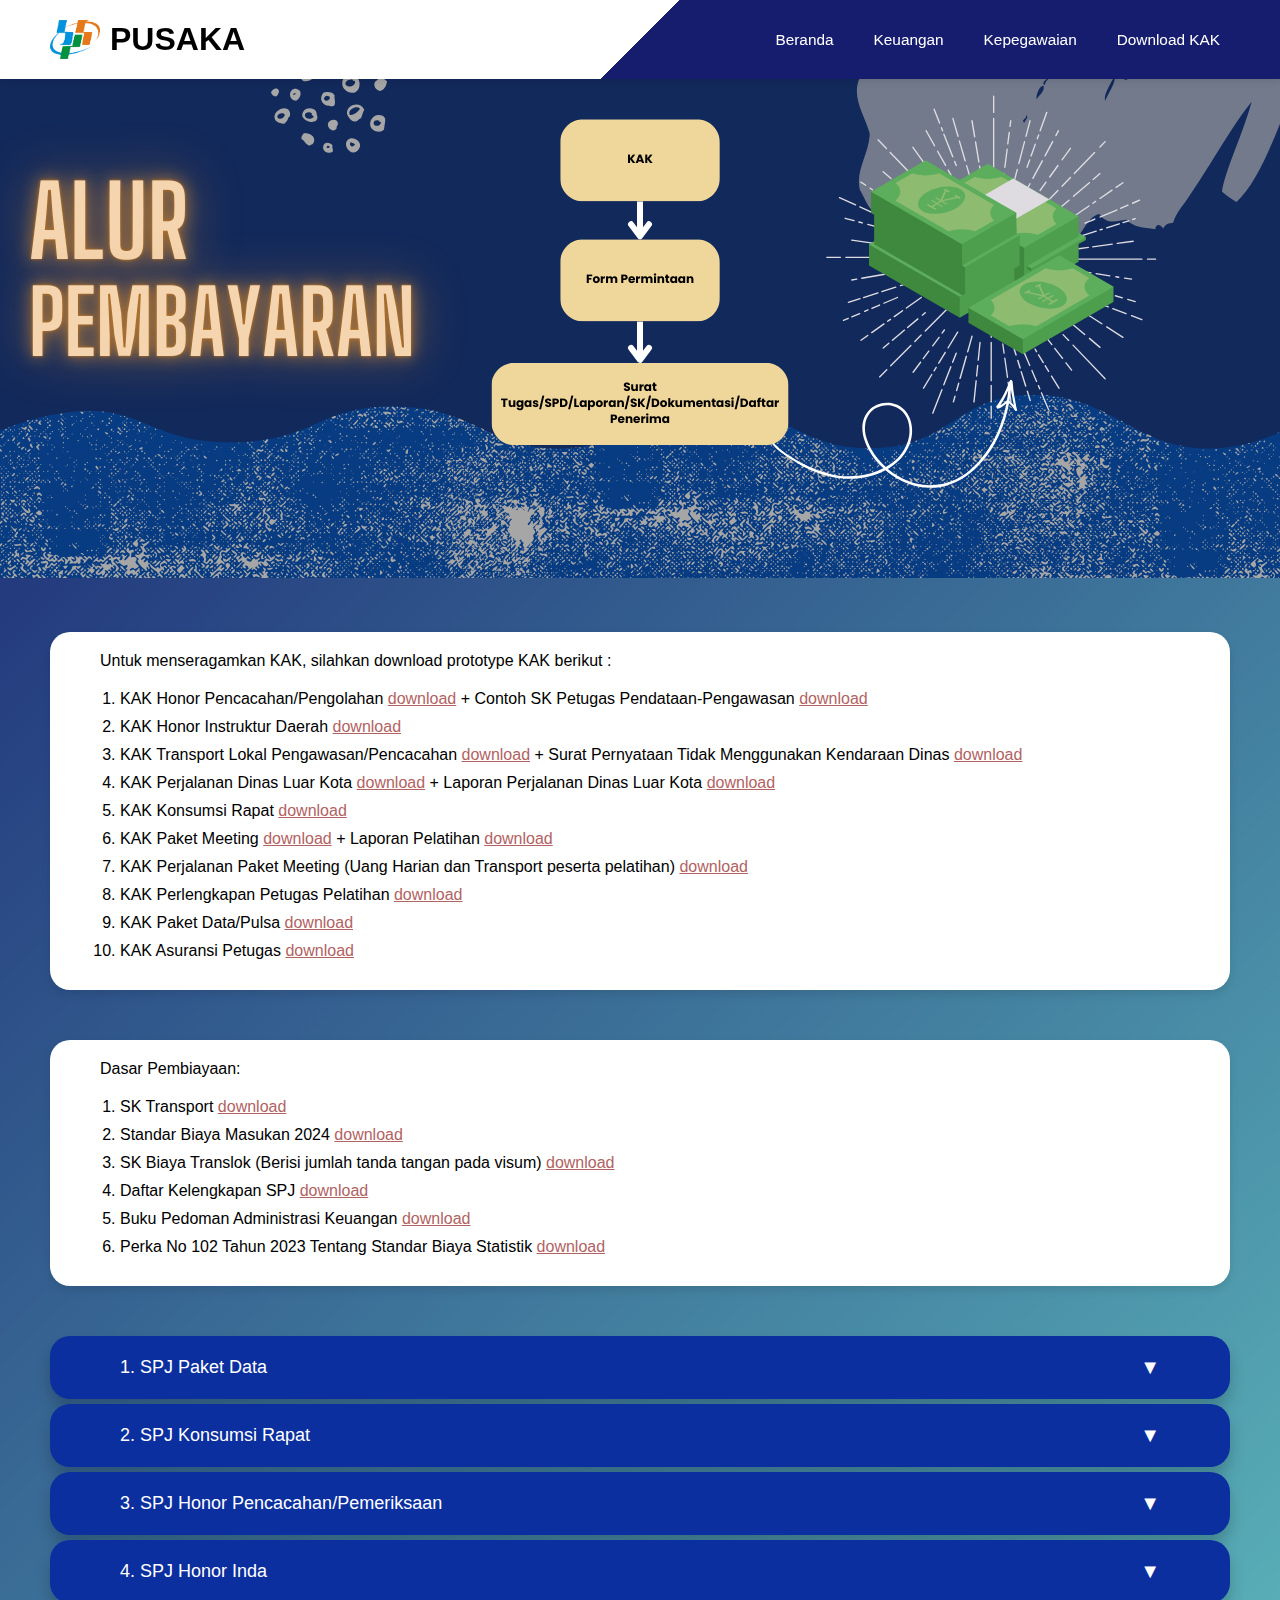
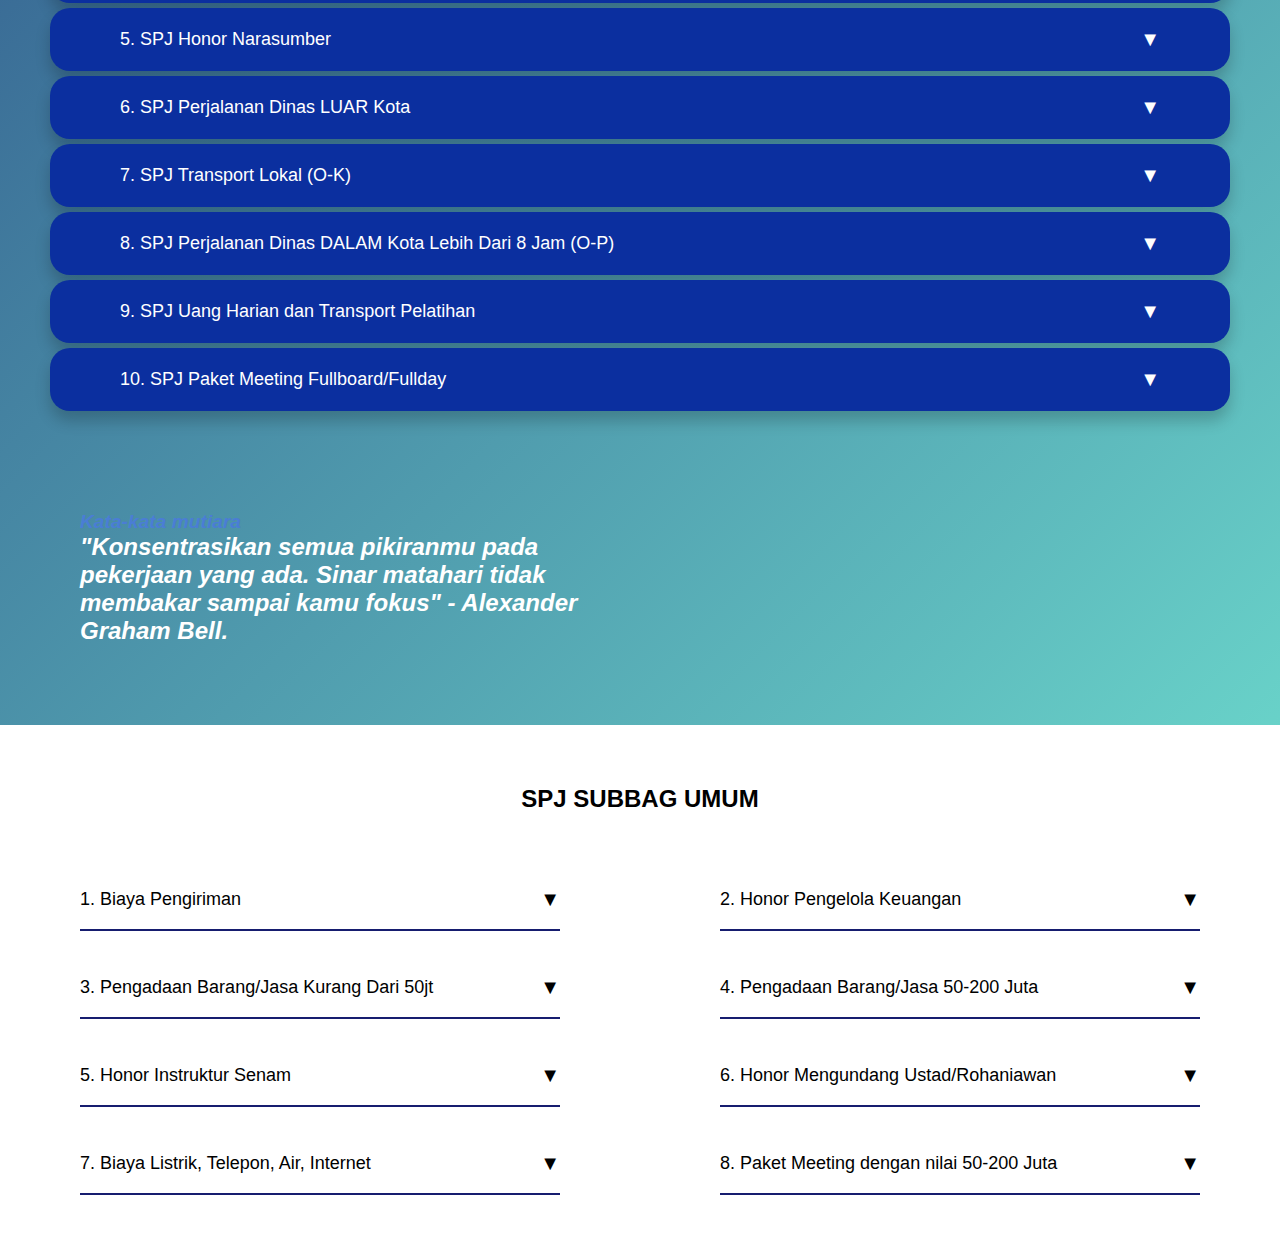
==== downloadkak.html @ 63e71658 "Add files via upload" ====
<!DOCTYPE html>
<html lang="en">
<head>
    <meta charset="UTF-8">
    <meta name="viewport" content="width=device-width, initial-scale=1.0">
    <title>Dashboard</title>
    <link rel="stylesheet" href="downloadkak.css">
</head>
<body>
    <header class="header">
        <div class="container">
            <div class="logo">
                <img src="bps_logo.png" alt="Logo">
                <h1>PUSAKA</h1>
            </div>
            <nav class="nav">
                <button class="hamburger" onclick="toggleMenu()">&#9776;</button>
            <ul>
                <li><a href="index.html">Beranda</a></li>
                <li><a href="keuangan.html">Keuangan</a></li>
                <li><a href="kepegawaian.html">Kepegawaian</a></li>
                <li><a href="downloadkak.html">Download KAK</a></li>
            </ul>
        </nav>
        </div>
    </header>
    <div class="card">
        <img src="alur_pembayaran.png">
    </div>
    <div class="card-1">
        <p>Untuk menseragamkan KAK, silahkan download prototype KAK berikut : </p>
        <ul>
            <li>KAK Honor Pencacahan/Pengolahan <a href="https://docs.google.com/document/d/1mTXMMhJjM-t87t6UUxYsHz511i8ZIOOX/edit">download</a> + Contoh SK Petugas Pendataan-Pengawasan <a href="https://docs.google.com/document/d/1ohRD6cSDXsfwS8-gCcslEMasldqaG3d_/edit">download</a></li>
            <li>KAK Honor Instruktur Daerah <a href="https://docs.google.com/document/d/13fGq-zqymWbvEEnCeI77T_qFrsY0uvo6/edit">download</a></li>
            <li>KAK Transport Lokal Pengawasan/Pencacahan <a href="https://docs.google.com/document/d/1TEqc5XPnqgK9eyzZz2dcdoliP-660iFv/edit">download</a> + Surat Pernyataan Tidak Menggunakan Kendaraan Dinas <a href="https://docs.google.com/document/d/1VUHlMzF-_lR6Z977oOvEppI_xcUQ3lPh/edit">download</a></li>
            <li>KAK Perjalanan Dinas Luar Kota <a href="https://docs.google.com/document/d/1Y41Wdi87zZ5GooET2_lTvz5UdufJBmyv/edit">download</a> + Laporan Perjalanan Dinas Luar Kota <a href="https://docs.google.com/document/d/1-_4HKVIXEUIuoj7zutTmGiGNrQQ3Rg9F/edit">download</a></li>
            <li>KAK Konsumsi Rapat <a href="https://docs.google.com/document/d/1-ygBMLA2E1ZwyVoYN1WOANlywLEwnOTS/edit">download</a></li>
            <li>KAK Paket Meeting <a href="https://docs.google.com/document/d/1i3FF2IsVMqzxhKAUwYYG1QmjIL-4_CO3/edit">download</a> + Laporan Pelatihan <a href="https://drive.google.com/file/d/1OuxgO22tUV1py0hUZx2cyJpk_qdxjD4k/view?usp=drive_link">download</a></li>
            <li>KAK Perjalanan Paket Meeting (Uang Harian dan Transport peserta pelatihan) <a href="https://docs.google.com/document/d/1i3FF2IsVMqzxhKAUwYYG1QmjIL-4_CO3/edit">download</a></li>
            <li>KAK Perlengkapan Petugas Pelatihan <a href="https://docs.google.com/document/d/1ocxaOWjF3436HJWK9d_RYMzyQsZZSeBc/edit">download</a></li>
            <li>KAK Paket Data/Pulsa <a href="https://docs.google.com/document/d/17pws3X5XpnWYFh6PhMsU02T_IZosLMyn/edit?usp=drive_link&ouid=108031119024720033255&rtpof=true&sd=true">download</a></li> 
            <li>KAK Asuransi Petugas <a href="https://docs.google.com/document/d/1oqc1BQZlrtiND6v2ozs7LrJH5qdPvdaE/edit?usp=drive_link&ouid=108031119024720033255&rtpof=true&sd=true">download</a></li>
        </ul>
    </div>
    <div class="card-2">
        <p>Dasar Pembiayaan:</p>
        <ul>
            <li>SK Transport <a href="https://drive.google.com/file/d/1pE9tRyUE06-_D5s44vpdV2_vvc_CL1u9/view">download</a></li>
            <li>Standar Biaya Masukan 2024 <a href="https://drive.google.com/file/d/1kEH4L4SSE5R9vUG71GI1B5YSzDu7jLPO/view">download</a></li>
            <li>SK Biaya Translok (Berisi jumlah tanda tangan pada visum) <a href="https://drive.google.com/file/d/1qJ35u3GnWbcUqhdZfov-x5xRXeiaTeED/view">download</a></li>
            <li>Daftar Kelengkapan SPJ <a href="https://drive.google.com/file/d/1bg1Wu4BB5xxV5oerwiMLj5mxORaX-fgW/view">download</a></li>
            <li>Buku Pedoman Administrasi Keuangan <a href="https://drive.google.com/file/d/1jAZ1akra65utKXYLLSPZTggpT_t1Gqpm/view">download</a></li>
            <li>Perka No 102 Tahun 2023 Tentang Standar Biaya Statistik <a href="https://drive.google.com/file/d/1b-jRH1FCIr2pwMl3TdEh00e8Hb60HZQB/view">download</a></li>
        </ul>
    </div>
    <div class="collapsible-container">
        <button class="collapsible">1. SPJ Paket Data<span class="arrow">&#9660;</span></button>
        <div class="content">
            <img src="paket data.png" alt="Gambar" class="dropdown-image">
        </div>
    </div>
    <div class="collapsible-container">
        <button class="collapsible">2. SPJ Konsumsi Rapat<span class="arrow">&#9660;</span></button>
        <div class="content">
            <img src="Konsumsi.png" alt="Gambar" class="dropdown-image">
        </div>
    </div>
    <div class="collapsible-container">
        <button class="collapsible">3. SPJ Honor Pencacahan/Pemeriksaan<span class="arrow">&#9660;</span></button>
        <div class="content">
            <img src="honor pencacahan.png" alt="Gambar" class="dropdown-image">
        </div>
    </div>
    <div class="collapsible-container">
        <button class="collapsible">4. SPJ Honor Inda<span class="arrow">&#9660;</span></button>
        <div class="content">
            <img src="honor inda.png" alt="Gambar" class="dropdown-image">
        </div>
    </div>
    <div class="collapsible-container">
        <button class="collapsible">5. SPJ Honor Narasumber<span class="arrow">&#9660;</span></button>
        <div class="content">
            <img src="honor narasumber.png" alt="Gambar" class="dropdown-image">
        </div>
    </div>
    <div class="collapsible-container">
        <button class="collapsible">6. SPJ Perjalanan Dinas LUAR Kota<span class="arrow">&#9660;</span></button>
        <div class="content">
            <img src="perjalanan dinas luar.png" alt="Gambar" class="dropdown-image">
        </div>
    </div>
    <div class="collapsible-container">
        <button class="collapsible">7. SPJ Transport Lokal (O-K)<span class="arrow">&#9660;</span></button>
        <div class="content">
            <img src="transport lokal.png" alt="Gambar" class="dropdown-image">
        </div>
    </div>
    <div class="collapsible-container">
        <button class="collapsible">8. SPJ Perjalanan Dinas DALAM Kota Lebih Dari 8 Jam (O-P)<span class="arrow">&#9660;</span></button>
        <div class="content">
            <img src="perjalanan dinas dalam.png" alt="Gambar" class="dropdown-image">
        </div>
    </div>
    <div class="collapsible-container">
        <button class="collapsible">9. SPJ Uang Harian dan Transport Pelatihan<span class="arrow">&#9660;</span></button>
        <div class="content">
            <img src="uang harian.png" alt="Gambar" class="dropdown-image">
        </div>
    </div>
    <div class="collapsible-container">
        <button class="collapsible">10. SPJ Paket Meeting Fullboard/Fullday<span class="arrow">&#9660;</span></button>
        <div class="content">
            <img src="paket meeting.png" alt="Gambar" class="dropdown-image">
        </div>
    </div>
    <div class="pemisah-container">
        <div class="kata">
            <h6>Kata-kata mutiara</h6>
            <h3>"Konsentrasikan semua pikiranmu pada pekerjaan yang ada. Sinar matahari tidak membakar sampai kamu fokus" - Alexander Graham Bell.</h3>
        </div>
        <div class="kosong">
        </div>
    </div>
    <div class="card-4">
        <h2>SPJ SUBBAG UMUM</h2>
    </div>
    <div class="collapsible-container-grid">
        <div class="collapsible-item">
            <button class="collapsible-2">1. Biaya Pengiriman<span class="arrow">&#9660;</span></button>
            <div class="content">
                <img src="biayapengiriman.png" alt="Gambar" class="dropdown-image">
            </div>
        </div>
        <div class="collapsible-item">
            <button class="collapsible-2">2. Honor Pengelola Keuangan<span class="arrow">&#9660;</span></button>
            <div class="content">
                <img src="honorpengelola.png" alt="Gambar" class="dropdown-image">
            </div>
        </div>
        <div class="collapsible-item">
            <button class="collapsible-2">3. Pengadaan Barang/Jasa Kurang Dari 50jt<span class="arrow">&#9660;</span></button>
            <div class="content">
                <img src="pengadaanbarang50jt.png" alt="Gambar" class="dropdown-image">
            </div>
        </div>
        <div class="collapsible-item">
            <button class="collapsible-2">4. Pengadaan Barang/Jasa 50-200 Juta<span class="arrow">&#9660;</span></button>
            <div class="content">
                <img src="pengadaanbaranf50-200jt.png" alt="Gambar" class="dropdown-image">
            </div>
        </div>
        <div class="collapsible-item">
            <button class="collapsible-2">5. Honor Instruktur Senam<span class="arrow">&#9660;</span></button>
            <div class="content">
                <img src="honorinstruktur.png" alt="Gambar" class="dropdown-image">
            </div>
        </div>
        <div class="collapsible-item">
            <button class="collapsible-2">6. Honor Mengundang Ustad/Rohaniawan<span class="arrow">&#9660;</span></button>
            <div class="content">
                <img src="honorustad.png" alt="Gambar" class="dropdown-image">
            </div>
        </div>
        <div class="collapsible-item">
            <button class="collapsible-2">7. Biaya Listrik, Telepon, Air, Internet<span class="arrow">&#9660;</span></button>
            <div class="content">
                <img src="biayalistrik.png" alt="Gambar" class="dropdown-image">
            </div>
        </div>
        <div class="collapsible-item">
            <button class="collapsible-2">8. Paket Meeting dengan nilai 50-200 Juta<span class="arrow">&#9660;</span></button>
            <div class="content">
                <img src="paketmeeting.png" alt="Gambar" class="dropdown-image">
            </div>
        </div>
        </div>
    </div>    
    <script src="script.js"></script>
</body>
</html>
---- downloadkak.css ----
/* Resetting default browser styles */
* {
    margin: 0;
    padding: 0;
    box-sizing: border-box;
}

body {
    font-family: 'Arial', sans-serif;
    background: linear-gradient(135deg,  #161D6F 0%, #74ebd5 100%);
    padding-top: 78px; /* Memberikan padding untuk menghindari konten tertutup header */
}

.header {
    background: linear-gradient(135deg,  #ffffff 50%,#161D6F 30%);
    color: black;
    padding: 20px 0;
    position: fixed; /* Membuat header tetap di tempat */
    top: 0;
    left: 0;
    right: 0;
    z-index: 1000; /* Agar header selalu berada di atas konten lainnya */
    box-shadow: 0 2px 8px rgba(0, 0, 0, 0.1);
}

.container {
    display: flex;
    justify-content: space-between;
    align-items: center;
    margin: 0 auto;
    padding-left: 50px;
    padding-right: 50px;
}

.logo {
    display: flex;
    align-items: center
}

.logo img {
    width: 50px;
    height: auto;
    margin-right: 10px;
}

.logo h1 {
    color: rgb(0, 0, 0);
    font-size: 2rem;
    font-weight: bold;
}

.nav ul {
    list-style: none;
    display: flex;
    gap: 20px;
}

.nav ul li {
    position: relative;
}

.nav ul li a {
    text-decoration: none;
    color: rgb(255, 255, 255);
    font-size: 1.2vw;
    padding-left: 10px;
    padding-right: 10px;
    padding-top: 10px;
    padding-bottom: 10px;
}

.nav ul li a:hover {
    background-color: #ffffff;
    color: #000000;
    padding-left: 10px;
    padding-right: 10px;
    padding-top: 10px;
    padding-bottom: 10px;
    border-radius: 10px;
}
.card {
    text-align: center;
}
.card img {
    width: 100%;  /* Memastikan gambar mengambil lebar penuh */
}
.card-1, .card-2 {
    background-color: #ffffff;
    padding-left: 50px;
    padding-right: 50px;
    padding-bottom: 20px;
    padding-top: 20px;
    border-radius: 20px;
    margin: 50px;
    box-shadow: 0 4px 8px rgba(0, 0, 0, 0.1);
    transition: 
        transform 0.3s ease-in-out, 
        box-shadow 0.3s ease-in-out, 
        background-color 0.3s ease-in-out;
}

.card-1 li, .card-2 li {
    list-style-type: decimal;
    margin-left: 20px;
    margin-bottom: 10px;
}

.card-1 li a, .card-2 li a {
    color: #b26262;
}

.card-1 p, .card-2 p {
    margin-bottom: 20px; /* Jarak antara paragraf dan daftar */
}

.collapsible-container {
    padding-left:50px;
    padding-right: 50px;
}
/* Collapsible button styling */
.collapsible {
    background-color: #0B2F9F;
    color: white;
    cursor: pointer;
    padding-left:70px;
    padding-right:70px;
    padding-top: 20px;
    padding-bottom: 20px;
    width: 100%;
    border: none;
    border-radius: 20px;
    text-align: left;
    outline: none;
    font-size: 18px;
    transition: background-color 0.3s ease;
    box-shadow: 0 10px 15px rgba(0, 0, 0, 0.2);
    display: flex;
    margin-top: 5px;
    justify-content: space-between;
    align-items: center;
}

.collapsible:hover {
    background-color: #161D6F;
}

.arrow {
    font-size: 20px;
    transition: transform 0.3s ease;
}

/* Collapsible content styling */
.content {
    padding: 0 18px;
    display: none;
    overflow: hidden;
    background-color: #ffffff;
    
    border-radius: 20px;
}

/* Membesarkan gambar dalam collapsible */
.dropdown-image {
    width: 100%;             /* Memenuhi lebar kontainer */
    max-width: 800px;         /* Ukuran maksimum gambar */
    margin: 20px auto;
    display: block;
    border-radius: 10px;
    box-shadow: 0 4px 8px rgba(0, 0, 0, 0.1); /* Menambahkan bayangan untuk efek estetika */
}

.pemisah-container {
    display: flex;
    justify-content: space-between;
    align-items: center;
    width: 100%;
    padding: 20px;
    background-image: url('pemisah.png');
    background-size: 100%; /* Atau gunakan contain jika ingin gambar sepenuhnya terlihat */
    background-position: center; /* Pusatkan gambar jika menggunakan cover */
    background-repeat: no-repeat; /* Jangan ulangi gambar latar belakang */
    font-family: 'Gill Sans', 'Gill Sans MT', Calibri, 'Trebuchet MS', sans-serif;
    margin-top: 20px;
}

.kata, .kosong {
    width: 50%; /* Masing-masing div mengambil 50% dari lebar kontainer */
    padding: 60px;
}

.kata h6 {
    font-size: 1.2rem;
    color: #4a7dd5;
    font-style: oblique;
}

.kata h3 {
    font-size: 1.5rem;
    color: #ffffff;
    font-style: oblique;
}

.card-4 {
    padding-top: 60px;
    padding-bottom: 40px;
    text-align: center;
    background-color:#ffffff;
}

.collapsible-container-grid {
    display: flex;
    flex-wrap: wrap; /* Membuat elemen menjadi lebih dari satu baris */
    justify-content: space-between;
    background-color: #ffffff;
    padding-bottom: 30px;
}

.collapsible-item {
    flex: 1 1 calc(50% - 20px); /* Membuat dua kolom dengan jarak */
    margin: 10px;
}
.collapsible-2 {
    background-color:  #ffffff;
    color: rgb(0, 0, 0);
    cursor: pointer;
    padding-left:70px;
    padding-right:70px;
    padding-top: 20px;
    padding-bottom: 20px;
    width: 100%;
    border: none;
    border-radius: 20px;
    text-align: left;
    outline: none;
    font-size: 18px;
    transition: background-color 0.3s ease;
    display: flex;
    margin-top: 5px;
    justify-content: space-between;
    align-items: center;
    position: relative;
}

/* Garis bawah untuk teks */
.collapsible-2::after {
    content: '';
    display: block;
    position: absolute;
    left: 70px; /* Sesuaikan dengan padding kiri jika perlu */
    right: 70px; /* Sesuaikan dengan padding kanan jika perlu */
    bottom: 0;
    height: 2px; /* Ketebalan garis */
    background-color: #161D6F; /* Warna garis bawah */
}

.hamburger {
    display: none;
}

/* Kelas aktif yang memindahkan nav ul ke dalam layar */
.nav ul.active {
    left: 0; /* Muncul dari kiri */
}

@media screen and (max-width: 768px) {
    body {
        padding-top: 48px;
    }
    .header {
        padding: 10px 0;
        position: fixed; /* Membuat header tetap di tempat */
        top: 0;
        left: 0;
        right: 0;
        z-index: 1000; 
    }

    .container {
        padding: 0 30px; /* Mengurangi padding di samping */
    }

    .nav ul {
        position: fixed;
        top: 0;
        left: -100%; /* Awalnya di luar layar */
        width: 250px; /* Lebar menu saat muncul */
        height: 100%;
        background-color: #161D6F;
        display: flex;
        position: fixed;
        flex-direction: column;
        gap: 10px;
        padding: 20px;
        transition: left 0.3s ease; /* Efek transisi saat muncul */
        z-index: 1000; /* Supaya menu berada di atas konten lainnya */
    }

    .nav ul li {
        margin: 10px 0;
    }

    .nav ul li a {
        color: white;
        font-size: 1.2rem;
        text-decoration: none;
    }

    .logo h1 {
        font-size: 1.2rem; /* Sesuaikan dengan ukuran yang diinginkan */
    }

    /* Perkecil ukuran gambar logo */
    .logo img {
        width: 30px; /* Atur ukuran gambar logo lebih kecil */
    }

    /* Tampilkan hamburger */
    .hamburger {
        display: block;
        font-size: 20px;
        background: none;
        border: none;
        color: #ffffff;
        cursor: pointer;
        z-index: 1001; /* Di atas menu navigasi */
    }

    .card-1, .card-2 {
        padding-left: 20px;
        padding-right: 20px;
        margin: 20px;
    }

    .card-1 p, .card-2 p {
        font-size: 0.6rem; /* Mengurangi ukuran font paragraf */
        margin-bottom: 5px;
    }

    .card-1 li, .card-2 li {
        font-size: 0.6rem; /* Mengurangi ukuran font daftar */
        margin-bottom: 2px;
    }

    .collapsible-container {
        padding-left: 20px;
        padding-right: 20px;
    }

    .collapsible {
        padding-left: 20px;
        padding-right: 20px;
        padding-top: 10px;
        padding-bottom: 10px;
        font-size: 0.8rem;
        margin-top: 5px; /* Jarak antar collapsible saat di layar kecil */
    }

    .arrow {
        font-size: 16px;
    }

    .content {
        padding: 0 10px; /* Mengurangi padding konten collapsible */
    }

    .dropdown-image {
        max-width: 100%; /* Menyesuaikan lebar gambar dengan lebar layar */
        margin: 10px 0; /* Mengurangi margin gambar */
    }

    .pemisah-container {
        flex-direction: column; /* Ubah tata letak menjadi kolom */
        padding: 20px; /* Kurangi padding agar lebih cocok di layar kecil */
        background-size: 100%; /* Pastikan gambar background menyesuaikan ukuran kontainer */
        text-align: left; /* Pusatkan teks pada layar kecil */
    }

    .kata, .kosong {
        width: 100%; /* Masing-masing div mengambil lebar penuh */
        padding-left: 20px;
        padding-right: 250px;
        padding-top: 0px;
        padding-bottom: 0px;
    }

    .kata h6 {
        font-size: 0.2rem; /* Sesuaikan ukuran font lebih kecil */
        color: #4a7dd5;
        font-style: oblique;
    }

    .kata h3 {
        font-size: 0.4rem; /* Ukuran font lebih kecil */
        color: #ffffff;
        font-style: oblique;
    }

    .card-4 {
        font-size: 0.6rem;
        padding-top: 40px;
    }

    .collapsible-container-grid {
        padding-bottom: 20px; /* Mengurangi padding bawah untuk layar kecil */
    }

    .collapsible-item {
        flex: 1 1 calc(100% - 20px); /* Membuat satu kolom dengan jarak */
        margin: 10px;
    }

    .collapsible-2 {
        padding-left: 20px;
        padding-right: 20px;
        padding-top: 15px;
        padding-bottom: 15px;
        font-size: 16px;
    }

    .collapsible-2::after {
        left: 20px; /* Sesuaikan dengan padding kiri */
        right: 20px; /* Sesuaikan dengan padding kanan */
    }
}
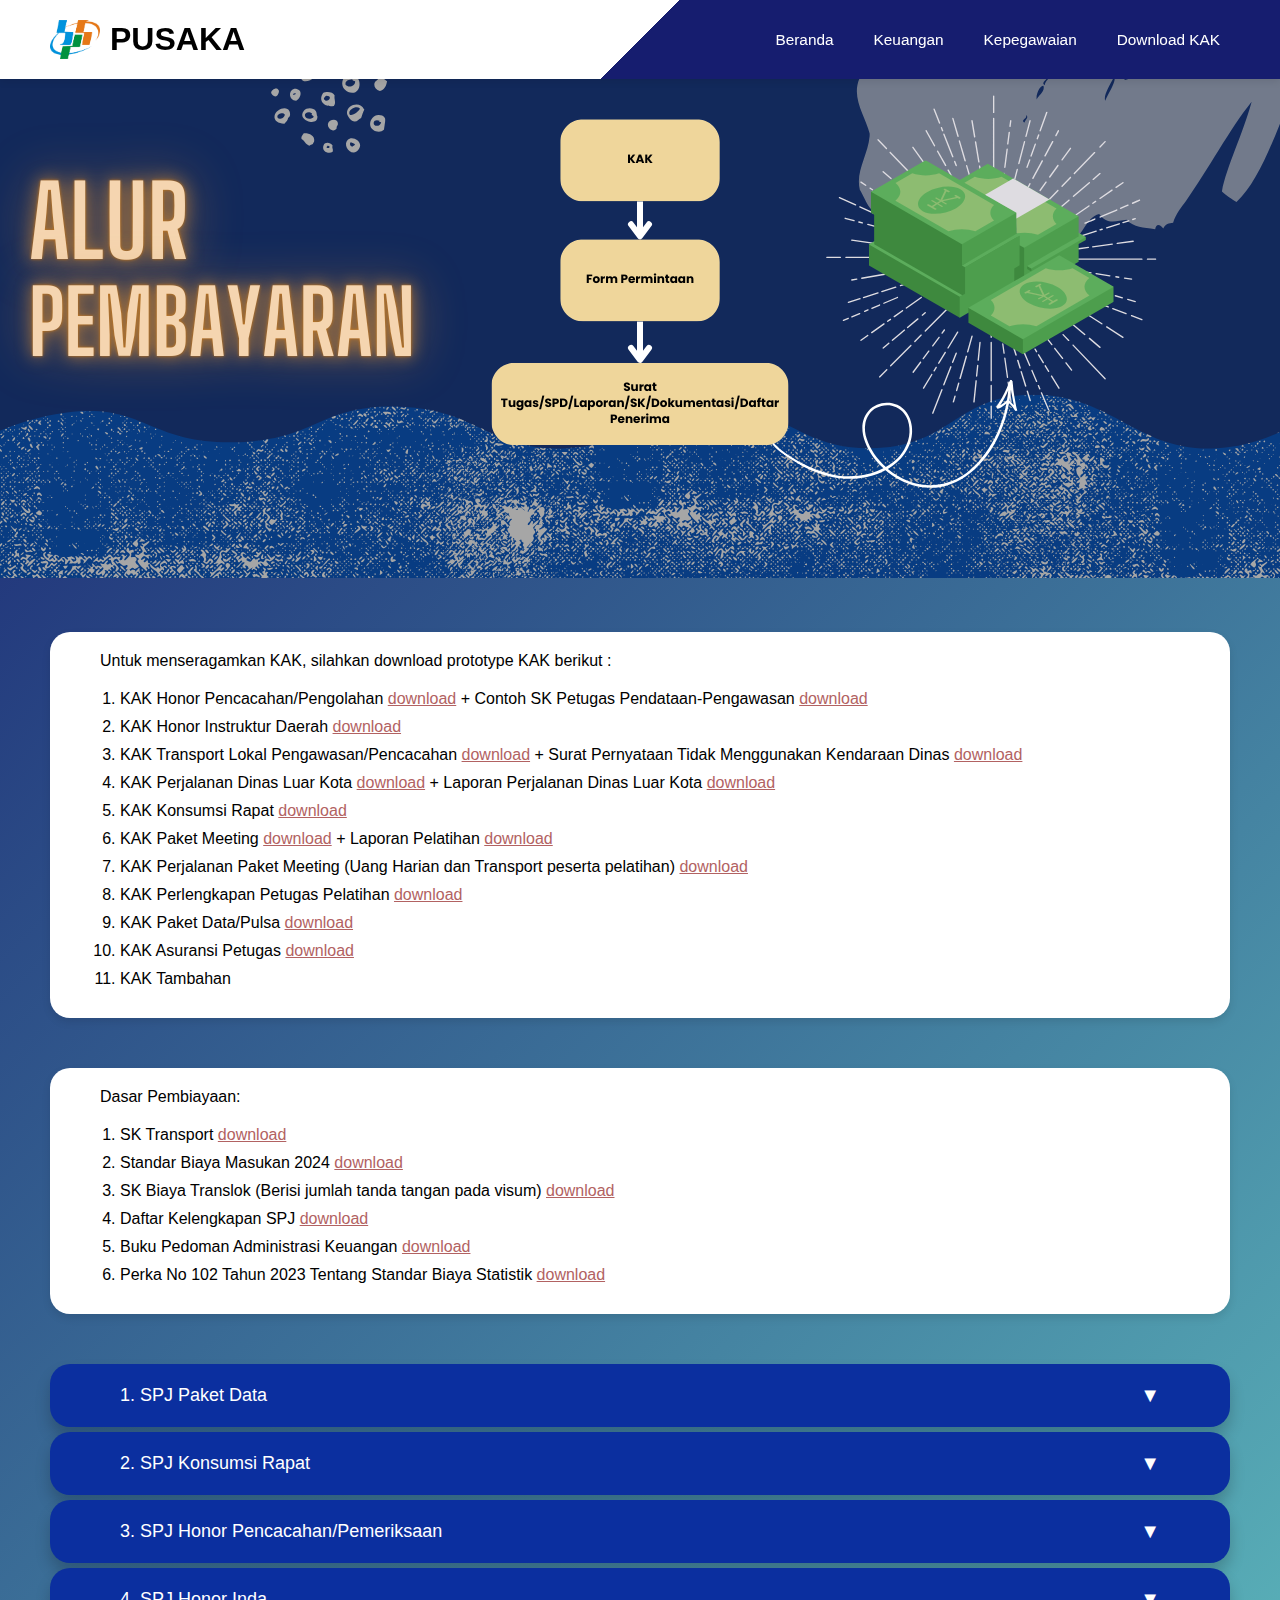
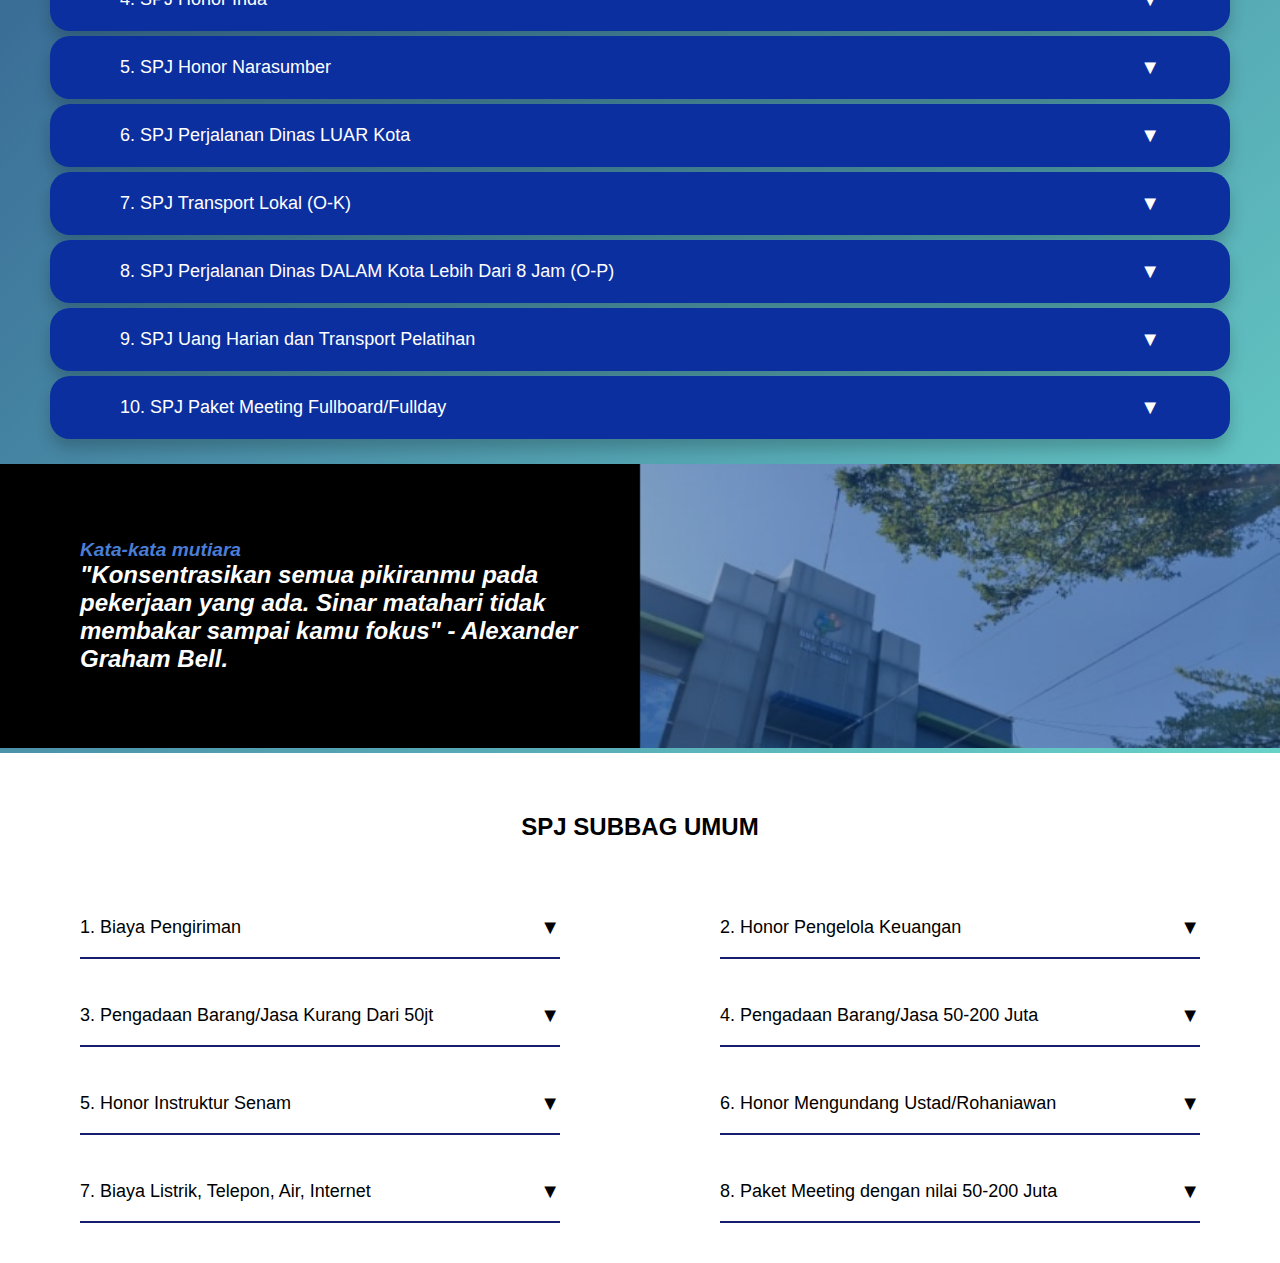
==== commit 95227840: "Update downloadkak.html" ====
--- a/downloadkak.html
+++ b/downloadkak.html
@@ -40,6 +40,7 @@
             <li>KAK Perlengkapan Petugas Pelatihan <a href="https://docs.google.com/document/d/1ocxaOWjF3436HJWK9d_RYMzyQsZZSeBc/edit">download</a></li>
             <li>KAK Paket Data/Pulsa <a href="https://docs.google.com/document/d/17pws3X5XpnWYFh6PhMsU02T_IZosLMyn/edit?usp=drive_link&ouid=108031119024720033255&rtpof=true&sd=true">download</a></li> 
             <li>KAK Asuransi Petugas <a href="https://docs.google.com/document/d/1oqc1BQZlrtiND6v2ozs7LrJH5qdPvdaE/edit?usp=drive_link&ouid=108031119024720033255&rtpof=true&sd=true">download</a></li>
+            <li>KAK Tambahan</li>
         </ul>
     </div>
     <div class="card-2">
